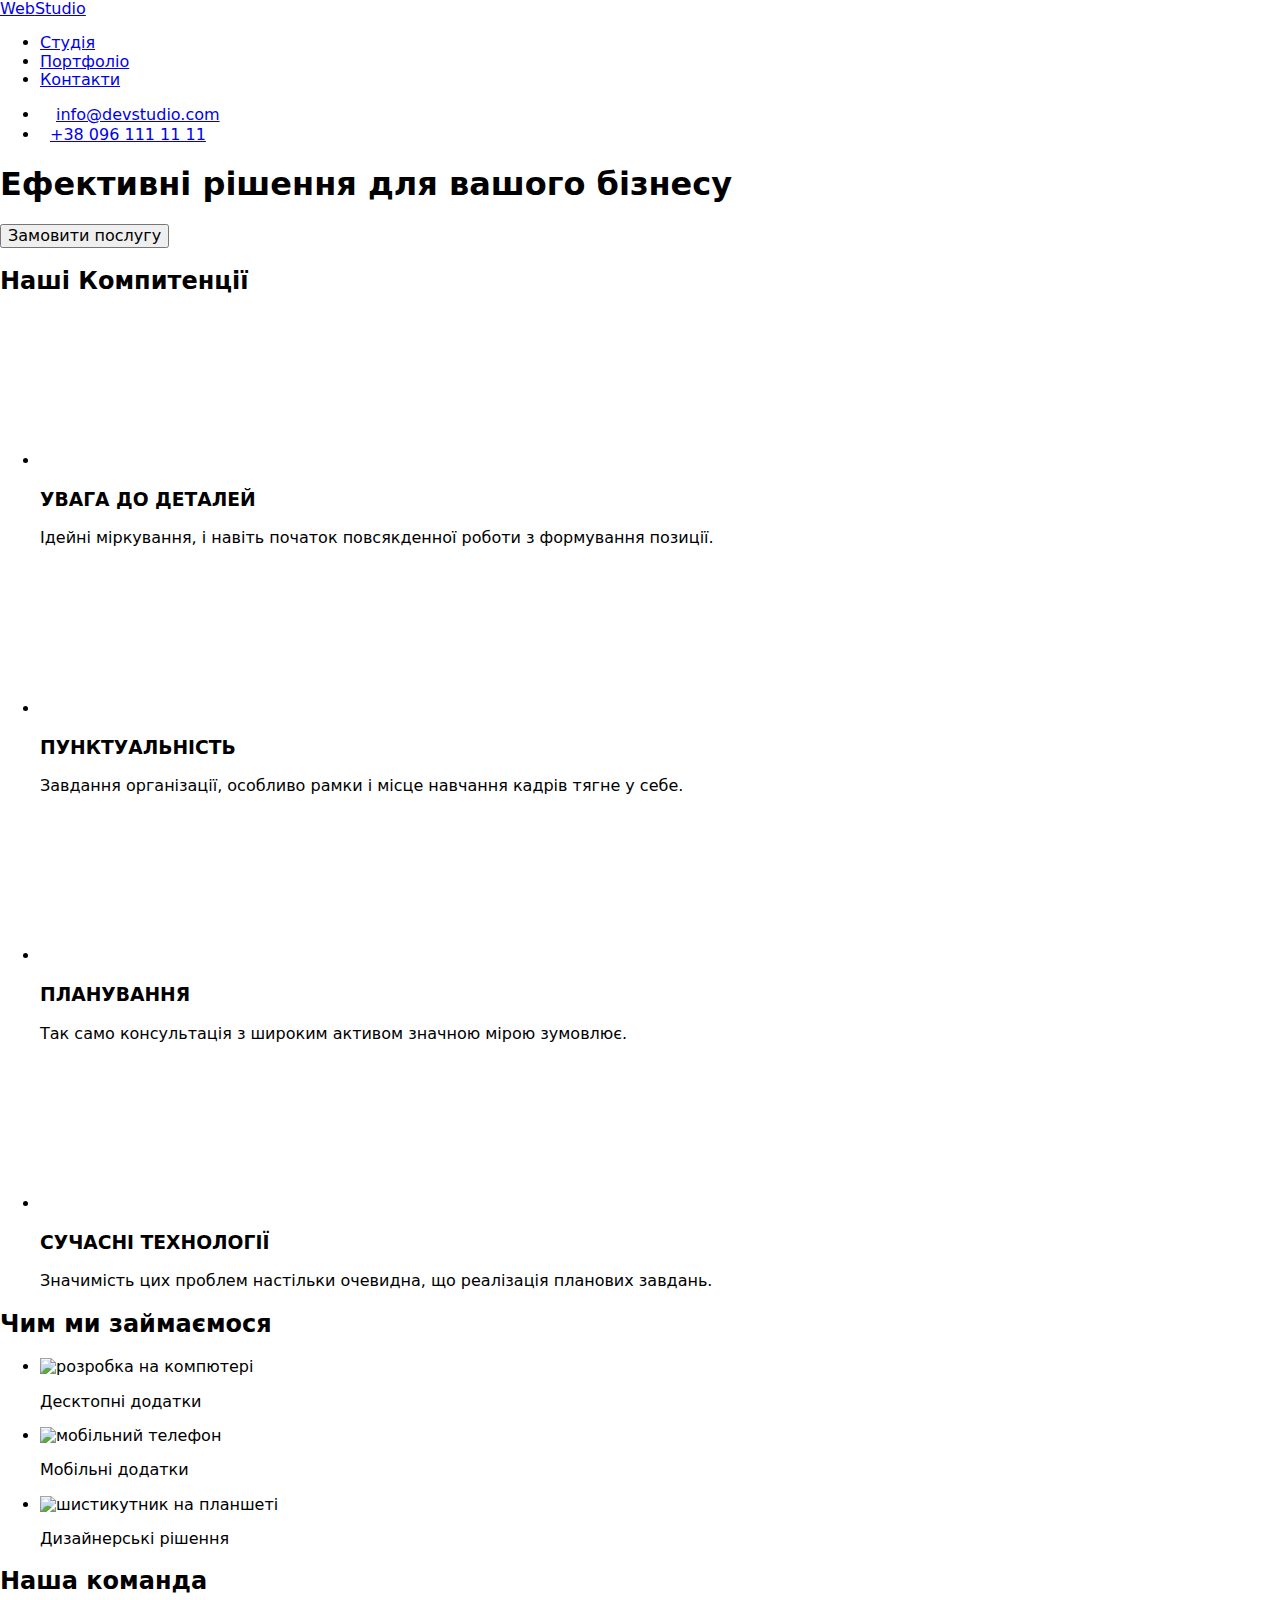
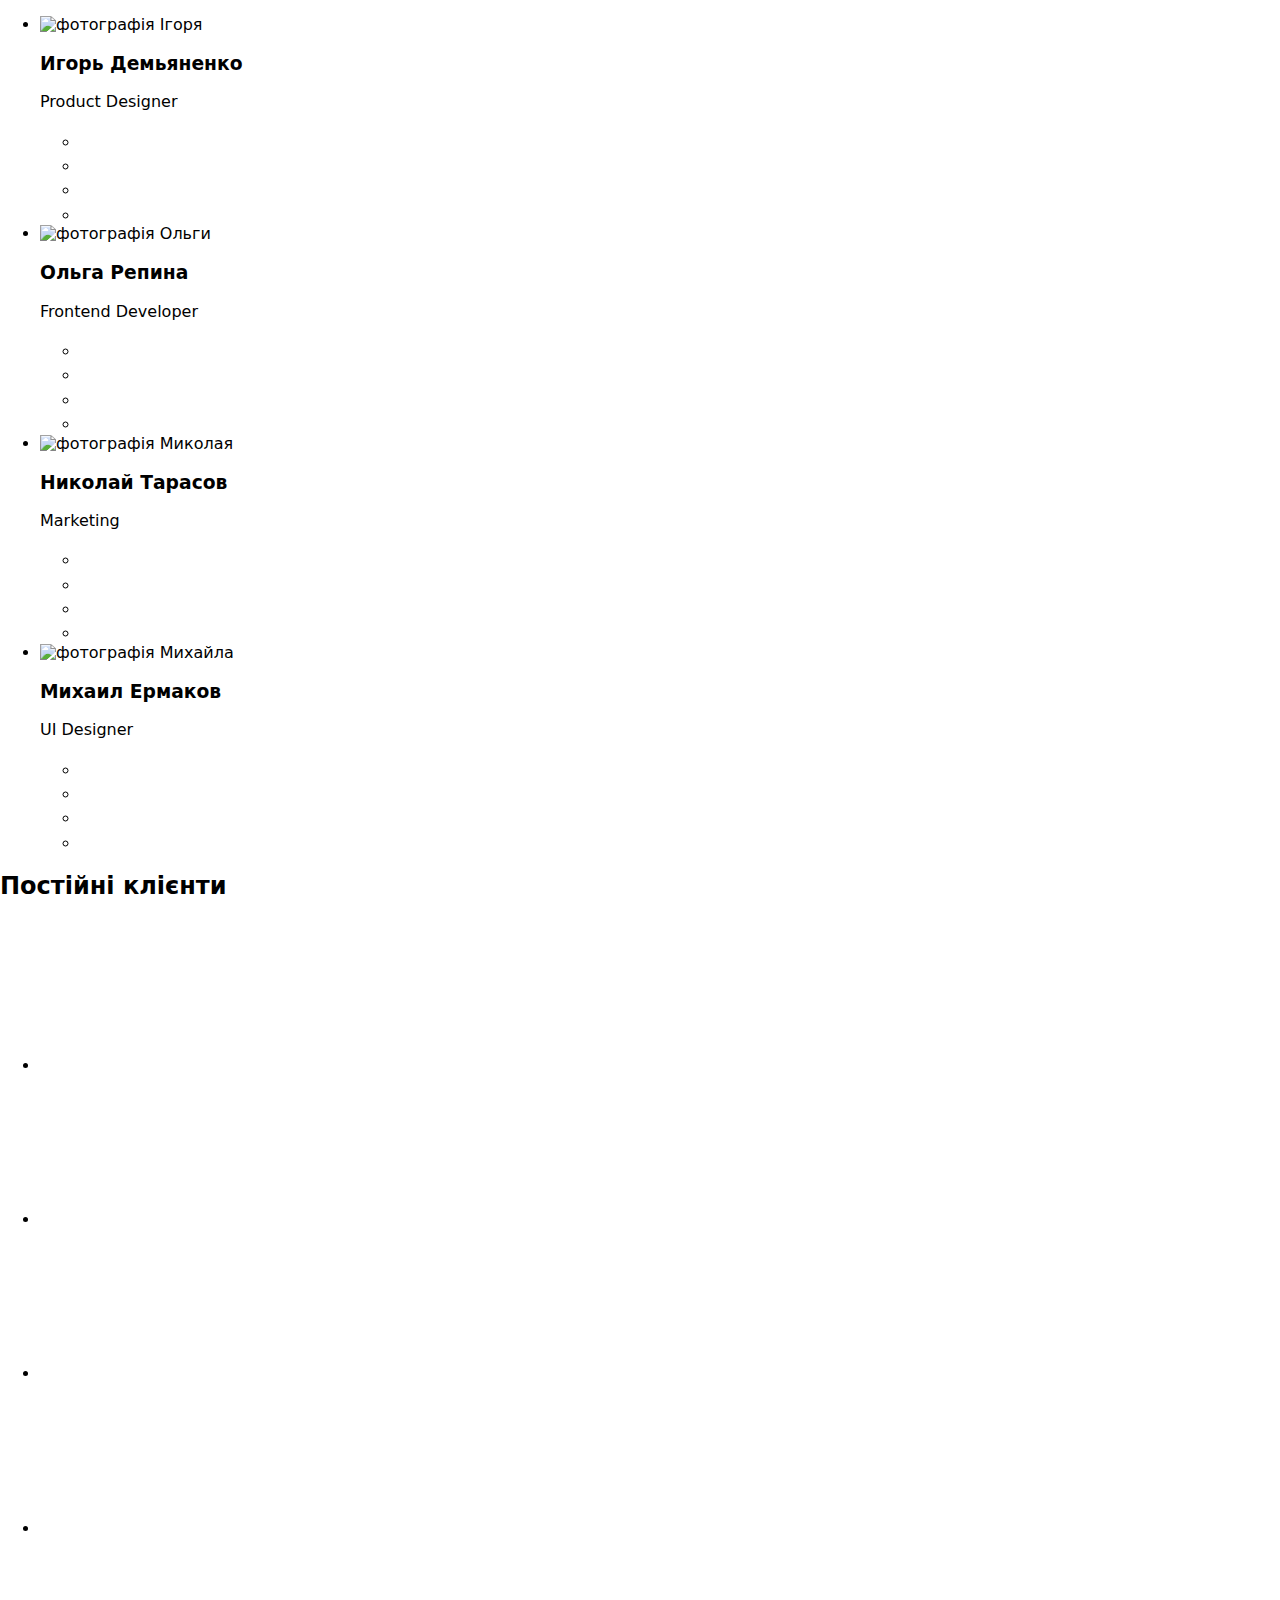
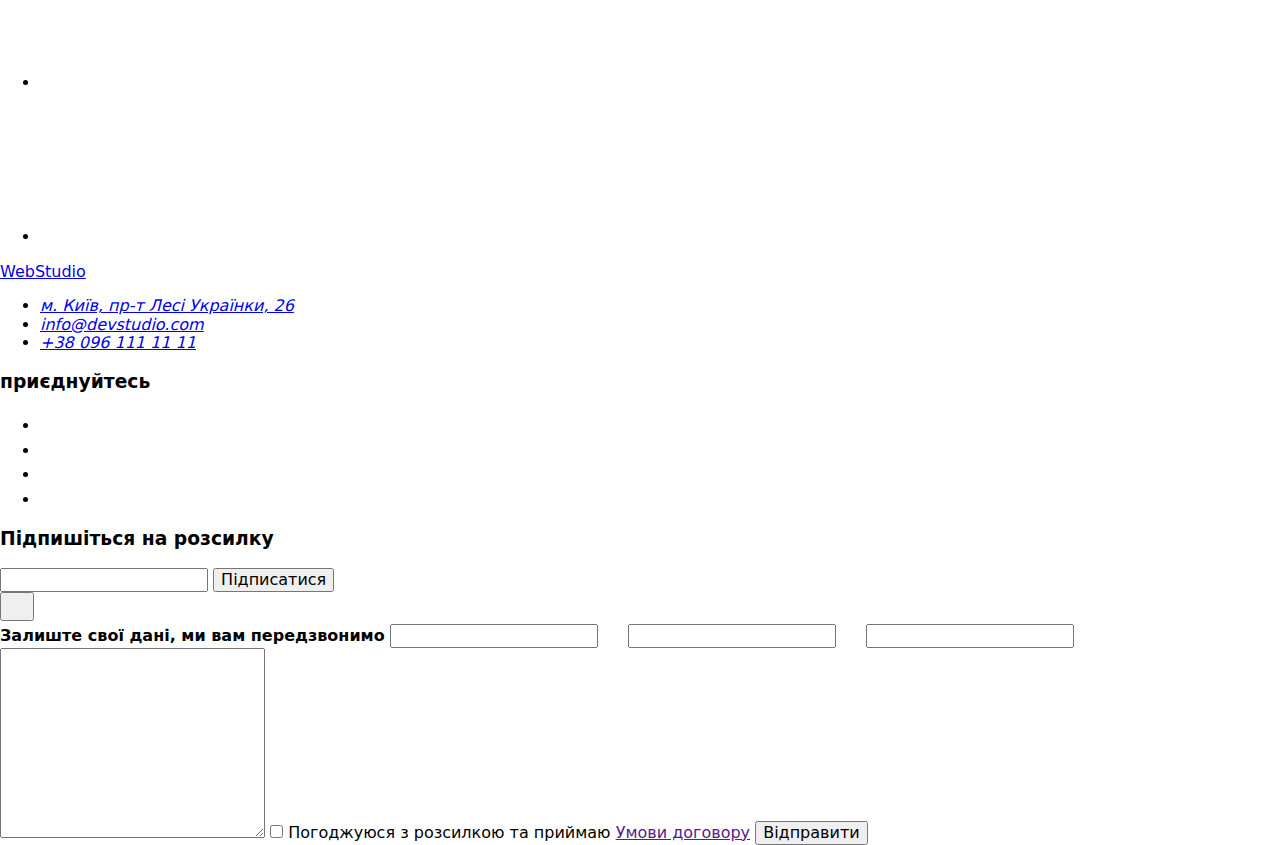
==== index.html @ f614408d "Create index.html" ====
<!DOCTYPE html>
<html lang="uk">
  <head>
    <meta charset="UTF-8" />
    <meta http-equiv="X-UA-Compatible" content="IE=edge" />
    <meta name="viewport" content="width=device-width, initial-scale=1.0" />
    <title>WebStudio</title>
    <link rel="preconnect" href="https://fonts.googleapis.com" />
    <link rel="preconnect" href="https://fonts.gstatic.com" crossorigin />
    <link
      href="https://fonts.googleapis.com/css2?family=Raleway:wght@700&family=Roboto:wght@400;500;700;900&display=swap"
      rel="stylesheet"
    />
    <link
      rel="stylesheet"
      href="https://cdnjs.cloudflare.com/ajax/libs/modern-normalize/1.1.0/modern-normalize.min.css"
    />
    <link rel="stylesheet" href="./css/styles.css" />
  </head>

  <body>
    <!-- HEADER -->
    <header class="header">
      <div class="container header-container">
        <a class="logo" href="./index.html">Web<span class="logo-acent">Studio</span></a>
        <nav class="site-nav">
          <ul class="site-nav-list list">
            <li class="list-item"><a class="link current" href="./index.html">Студія</a></li>
            <li class="list-item"><a class="link" href="./portfolio.html">Портфоліо</a></li>
            <li class="list-item"><a class="link" href="/">Контакти</a></li>
          </ul>
        </nav>
        <ul class="contact-list list">
          <li class="list-item">
            <a class="link" href="mailto:info@devstudio.com">
              <svg class="contact-icon" width="16" height="12"><use href="./image/icons.svg#icon-envelope"></use></svg>info@devstudio.com</a>
          </li>
          <li class="list-item">
            <a class="link" href="tel:+38-096-111-11-11">
              <svg class="contact-icon" width="10" height="16"><use href="./image/icons.svg#icon-smartphone"></use></svg>+38 096 111 11 11</a>
          </li>
        </ul>
      </div>
    </header>
    <main>
      <!-- Hero section -->
      <section class="hero">
        <div class="container">
          <h1 class="hero-title">Ефективні рішення для вашого бізнесу</h1>
          <button class="hero-btn" data-modal-open type="button">Замовити послугу</button>
        </div>
      </section>
      <!-- Competence section -->
      <section class="competence">
        <div class="container">
          <h2 class="visually-hidden">Наші Компитенції</h2>
          <ul class="competence-list card list">
            <li class="competence-item">
              <div class="box">
                <svg class="competence-icon">
                  <use href="./image/icons.svg#icon-antenna"></use>
                </svg>
              </div>
              <h3 class="title">УВАГА ДО ДЕТАЛЕЙ</h3>
              <p class="competence-dsc">
                Ідейні міркування, і навіть початок повсякденної роботи з формування позиції.
              </p>
            </li>
            <li class="competence-item">
              <div class="box">
                <svg class="competence-icon">
                  <use href="./image/icons.svg#icon-clock"></use>
                </svg>
              </div>
              <h3 class="title">ПУНКТУАЛЬНІСТЬ</h3>
              <p class="competence-dsc">
                Завдання організації, особливо рамки і місце навчання кадрів тягне у себе.
              </p>
            </li>
            <li class="competence-item">
              <div class="box">
                <svg class="competence-icon">
                  <use href="./image/icons.svg#icon-diagram"></use>
                </svg>
              </div>
              <h3 class="title">ПЛАНУВАННЯ</h3>
              <p class="competence-dsc">
                Так само консультація з широким активом значною мірою зумовлює.
              </p>
            </li>
            <li class="competence-item">
              <div class="box">
                <svg class="competence-icon">
                  <use href="./image/icons.svg#icon-astronaut"></use>
                </svg>
              </div>
              <h3 class="title">СУЧАСНІ ТЕХНОЛОГІЇ</h3>
              <p class="competence-dsc">Значимість цих проблем настільки очевидна, що реалізація планових завдань.</p>
            </li>
          </ul>
        </div>
      </section>
      <!-- Work section -->
      <section class="work">
        <div class="container">
          <h2 class="section-title">Чим ми займаємося</h2>
          <ul class="work-list card list">
            <li class="work-item">
              <img class="work-img" src="./image/box-1.jpg" alt="розробка на компютері" width="370" />
              <div class="work-item-overlay">
                <p class="work-item-dsc">Десктопні додатки</p>
              </div>
            </li>
            <li class="work-item">
              <img class="work-img" src="./image/box-2.jpg" alt="мобільний телефон" width="370" />
              <div class="work-item-overlay">
                <p class="work-item-dsc">Мобільні додатки</p>
              </div>
            </li>
            <li class="work-item">
              <img class="work-img" src="./image/box-3.jpg" alt="шистикутник на планшеті" width="370" />
              <div class="work-item-overlay">
                <p class="work-item-dsc">Дизайнерські рішення</p>
              </div>
            </li>
          </ul>
        </div>
      </section>
      <!-- Team section -->
      <section class="team">
        <div class="container">
          <h2 class="section-title">Наша команда</h2>
          <ul class="team-list card list">
            <li class="team-item">
              <img class="team-img" src="./image/img-3.jpg" alt="фотографія Ігоря" width="270" />
              <div class="wrap">
                <h3 class="title">Игорь Демьяненко</h3>
                <p class="team-dsc" lang="en">Product Designer</p>
                <ul class="social list">
                  <li>
                    <a class="social-link" href="" target="_blank" rel="noopener noreferrer">
                      <svg class="social-icon" width="20" height="20"><use href="./image/icons.svg#icon-instagram"></use></svg></a>
                  </li>
                  <li>
                    <a class="social-link" href="" target="_blank" rel="noopener noreferrer">
                      <svg class="social-icon" width="20" height="20"><use href="./image/icons.svg#icon-twitter"></use></svg></a>
                  </li>
                  <li>
                    <a class="social-link" href="" target="_blank" rel="noopener noreferrer">
                      <svg class="social-icon" width="20" height="20"><use href="./image/icons.svg#icon-facebook"></use></svg></a>
                  </li>
                  <li>
                    <a class="social-link" href="" target="_blank" rel="noopener noreferrer">
                      <svg class="social-icon" width="20" height="20"><use href="./image/icons.svg#icon-linkedin"></use></svg></a>
                  </li>
                </ul>
              </div>
            </li>
            <li class="team-item">
              <img class="team-img" src="./image/img-2.jpg" alt="фотографія Ольги" width="270" />
              <div class="wrap">
                <h3 class="title">Ольга Репина</h3>
                <p class="team-dsc" lang="en">Frontend Developer</p>
                <ul class="social list">
                  <li>
                    <a class="social-link" href="" target="_blank" rel="noopener noreferrer">
                      <svg class="social-icon" width="20" height="20"><use href="./image/icons.svg#icon-instagram"></use></svg></a>
                  </li>
                  <li>
                    <a class="social-link" href="" target="_blank" rel="noopener noreferrer">
                      <svg class="social-icon" width="20" height="20"><use href="./image/icons.svg#icon-twitter"></use></svg></a>
                  </li>
                  <li>
                    <a class="social-link" href="" target="_blank" rel="noopener noreferrer">
                      <svg class="social-icon" width="20" height="20"><use href="./image/icons.svg#icon-facebook"></use></svg></a>
                  </li>
                  <li>
                    <a class="social-link" href="" target="_blank" rel="noopener noreferrer">
                      <svg class="social-icon" width="20" height="20"><use href="./image/icons.svg#icon-linkedin"></use></svg></a>
                  </li>
                </ul>
              </div>
            </li>
            <li class="team-item">
              <img class="team-img" src="./image/img-1.jpg" alt="фотографія Миколая" width="270" />
              <div class="wrap">
                <h3 class="title">Николай Тарасов</h3>
                <p class="team-dsc" lang="en">Marketing</p>
                <ul class="social list">
                  <li>
                    <a class="social-link" href="" target="_blank" rel="noopener noreferrer">
                      <svg class="social-icon" width="20" height="20"><use href="./image/icons.svg#icon-instagram"></use></svg></a>
                  </li>
                  <li>
                    <a class="social-link" href="" target="_blank" rel="noopener noreferrer">
                      <svg class="social-icon" width="20" height="20"><use href="./image/icons.svg#icon-twitter"></use></svg></a>
                  </li>
                  <li>
                    <a class="social-link" href="" target="_blank" rel="noopener noreferrer">
                      <svg class="social-icon" width="20" height="20"><use href="./image/icons.svg#icon-facebook"></use></svg></a>
                  </li>
                  <li>
                    <a class="social-link" href="" target="_blank" rel="noopener noreferrer">
                      <svg class="social-icon" width="20" height="20"><use href="./image/icons.svg#icon-linkedin"></use></svg></a>
                  </li>
                </ul>
              </div>
            </li>
            <li class="team-item">
              <img class="team-img" src="./image/img.jpg" alt="фотографія Михайла" width="270" />
              <div class="wrap">
                <h3 class="title">Михаил Ермаков</h3>
                <p class="team-dsc" lang="en">UI Designer</p>
                <ul class="social list">
                  <li>
                    <a class="social-link" href="" target="_blank" rel="noopener noreferrer">
                      <svg class="social-icon" width="20" height="20"><use href="./image/icons.svg#icon-instagram"></use></svg></a>
                  </li>
                  <li>
                    <a class="social-link" href="" target="_blank" rel="noopener noreferrer">
                      <svg class="social-icon" width="20" height="20"><use href="./image/icons.svg#icon-twitter"></use></svg></a>
                  </li>
                  <li>
                    <a class="social-link" href="" target="_blank" rel="noopener noreferrer">
                      <svg class="social-icon" width="20" height="20"><use href="./image/icons.svg#icon-facebook"></use></svg></a>
                  </li>
                  <li>
                    <a class="social-link" href="" target="_blank" rel="noopener noreferrer">
                      <svg class="social-icon" width="20" height="20"><use href="./image/icons.svg#icon-linkedin"></use></svg></a>
                  </li>
                </ul>
              </div>
            </li>
          </ul>
        </div>
      </section>
      <section class="client">
        <div class="container">
          <h2 class="section-title">Постійні клієнти</h2>
          <ul class="client-list list">
            <li class="client-item">
              <a class="client-link" href="" target="_blank" rel="noopener noreferrer">
                <svg class="client-icon"><use href="./image/icons.svg#icon-logo-1"></use></svg></a>
            </li>
            <li class="client-item">
              <a class="client-link" href="" target="_blank" rel="noopener noreferrer">
                <svg class="client-icon"><use href="./image/icons.svg#icon-logo-2"></use></svg></a>
            </li>
            <li class="client-item">
              <a class="client-link" href="" target="_blank" rel="noopener noreferrer">
                <svg class="client-icon"><use href="./image/icons.svg#icon-logo-3"></use></svg></a>
            </li>
            <li class="client-item">
              <a class="client-link" href="" target="_blank" rel="noopener noreferrer">
                <svg class="client-icon"><use href="./image/icons.svg#icon-logo-4"></use></svg ></a>
            </li>
            <li class="client-item">
              <a class="client-link" href="" target="_blank" rel="noopener noreferrer">
                <svg class="client-icon"><use href="./image/icons.svg#icon-logo-5"></use></svg ></a>
            </li>
            <li class="client-item">
              <a class="client-link" href="" target="_blank" rel="noopener noreferrer">
                <svg class="client-icon"><use href="./image/icons.svg#icon-logo-6"></use></svg></a>
            </li>
          </ul>
        </div>
      </section>
    </main>
    <!-- Footer section -->
    <footer class="footer">
      <div class="container footer-container">
        <div class="address-content">
        <a class="logo" href="./index.html">Web<span class="logo-acent">Studio</span></a>
        <address class="address">
          <ul class="address-list list">
            <li class="addres-item">
              <a
                class="address-link white"
                target="_blank"
                href="https://goo.gl/maps/YeNabfr8arw7dKwr5"
                rel="noopener noreferrer"
              >
                м. Київ, пр-т Лесі Українки, 26</a
              >
            </li>
            <li class="addres-item">
              <a class="address-link" href="mailto:info@devstudio.com">info@devstudio.com</a>
            </li>
            <li class="addres-item">
              <a class="address-link" href="tel:+38-096-111-11-11">+38 096 111 11 11</a>
            </li>
          </ul>
          </div>
        </address>
        <div class="contact">
          <h3 class="title">приєднуйтесь</h3>
          <ul class="social list">
            <li>
              <a class="social-link" href="" href="" target="_blank" rel="noopener noreferrer">
                <svg class="social-icon" width="20" height="20"><use href="./image/icons.svg#icon-instagram"></use></svg></a>
            </li>
            <li>
              <a class="social-link" href="" href="" target="_blank" rel="noopener noreferrer">
                <svg class="social-icon" width="20" height="20"><use href="./image/icons.svg#icon-twitter"></use></svg></a>
            </li>
            <li>
              <a class="social-link" href="" href="" target="_blank" rel="noopener noreferrer">
                <svg class="social-icon" width="20" height="20"><use href="./image/icons.svg#icon-facebook"></use></svg></a>
            </li>
            <li>
              <a class="social-link" href="" href="" target="_blank" rel="noopener noreferrer">
                <svg class="social-icon" width="20" height="20"><use href="./image/icons.svg#icon-linkedin"></use></svg></a>
            </li>
          </ul>
        </div>
        <div>
          <h3>Підпишіться на розсилку</h3>
          <input type="email">
          <button type="submit">Підписатися</button>
        </div>
      </div>
    </footer>
    <!-- Modal window -->
    <div class="backdrop is-hidden" data-modal>
      <div class="modal" >
        <button class="modal-btn" data-modal-close type="button"> <svg class="modal-icon" width="18" height="18">
          <use href="./image/icons.svg#icon-close-black-18dp-2-1"></use>
        </svg></button>
        <form class="modal-form">
          <strong class="modal-form-title">Залиште свої дані, ми вам передзвонимо</strong>
          <label for="">
            <span></span>
            <input type="text">
            <svg class="modal-form-icon" width="20" height="20">
              <use href="./image/icons.svg#icon-vector"></use>
            </svg>
          </label>
          <label for="">
            <span></span>
            <input type="tel">
            <svg class="modal-form-icon" width="20" height="20">
              <use href="./image/icons.svg#icon-phone-black-18dp-1"></use>
            </svg>
          </label>
          <label for="">
            <span></span>
            <input type="email">
            <svg class="modal-form-icon" width="20" height="20">
              <use href="./image/icons.svg#icon-email-black-18dp-1"></use>
            </svg>
          </label>
          <label for="">
            <span></span>
            <textarea name="" id="" cols="30" rows="10"></textarea>
          </label>
          <label>
            <input type="checkbox" name="" id="" />
            <span>Погоджуюся з розсилкою та приймаю <a href="">Умови договору</a></span>
          </label>
          <button type="submit">Відправити</button>
        </form>
      </div>
    </div>
    <script src="./modal.js"></script>
  </body>
</html>
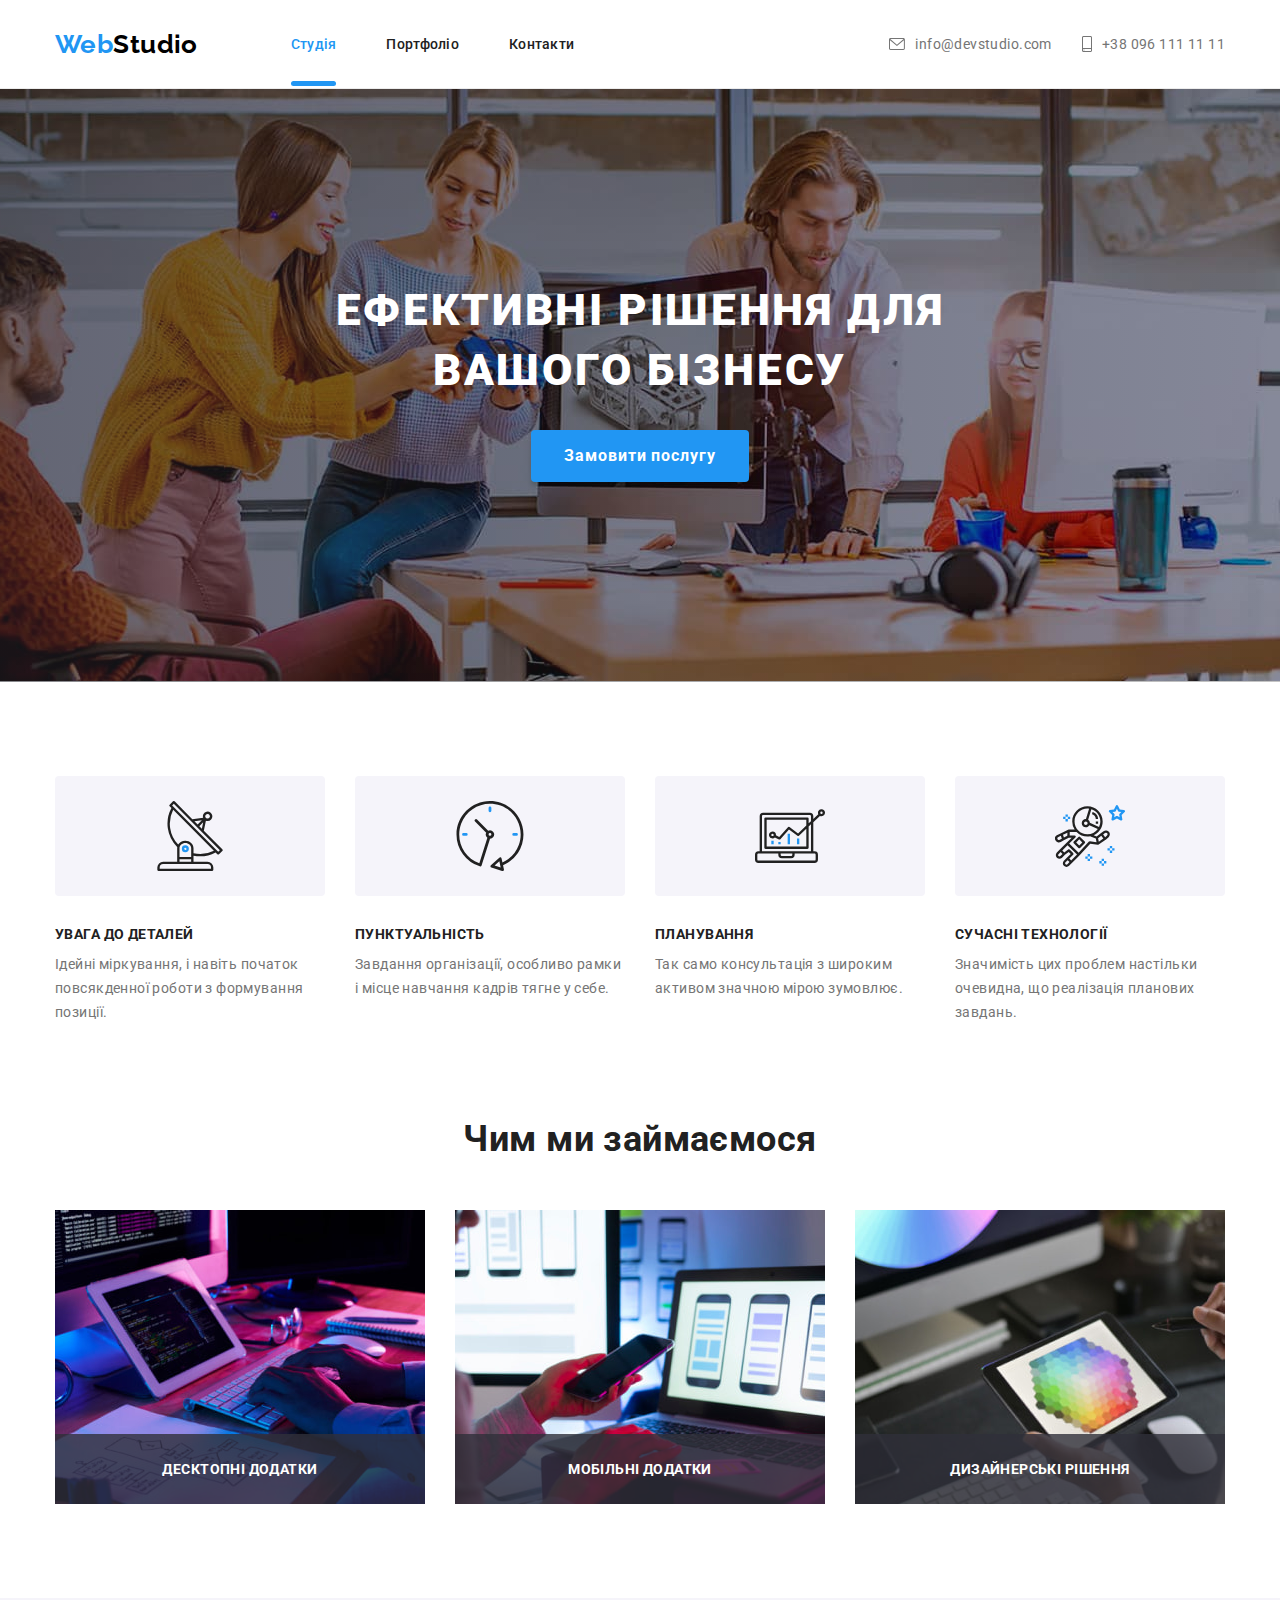
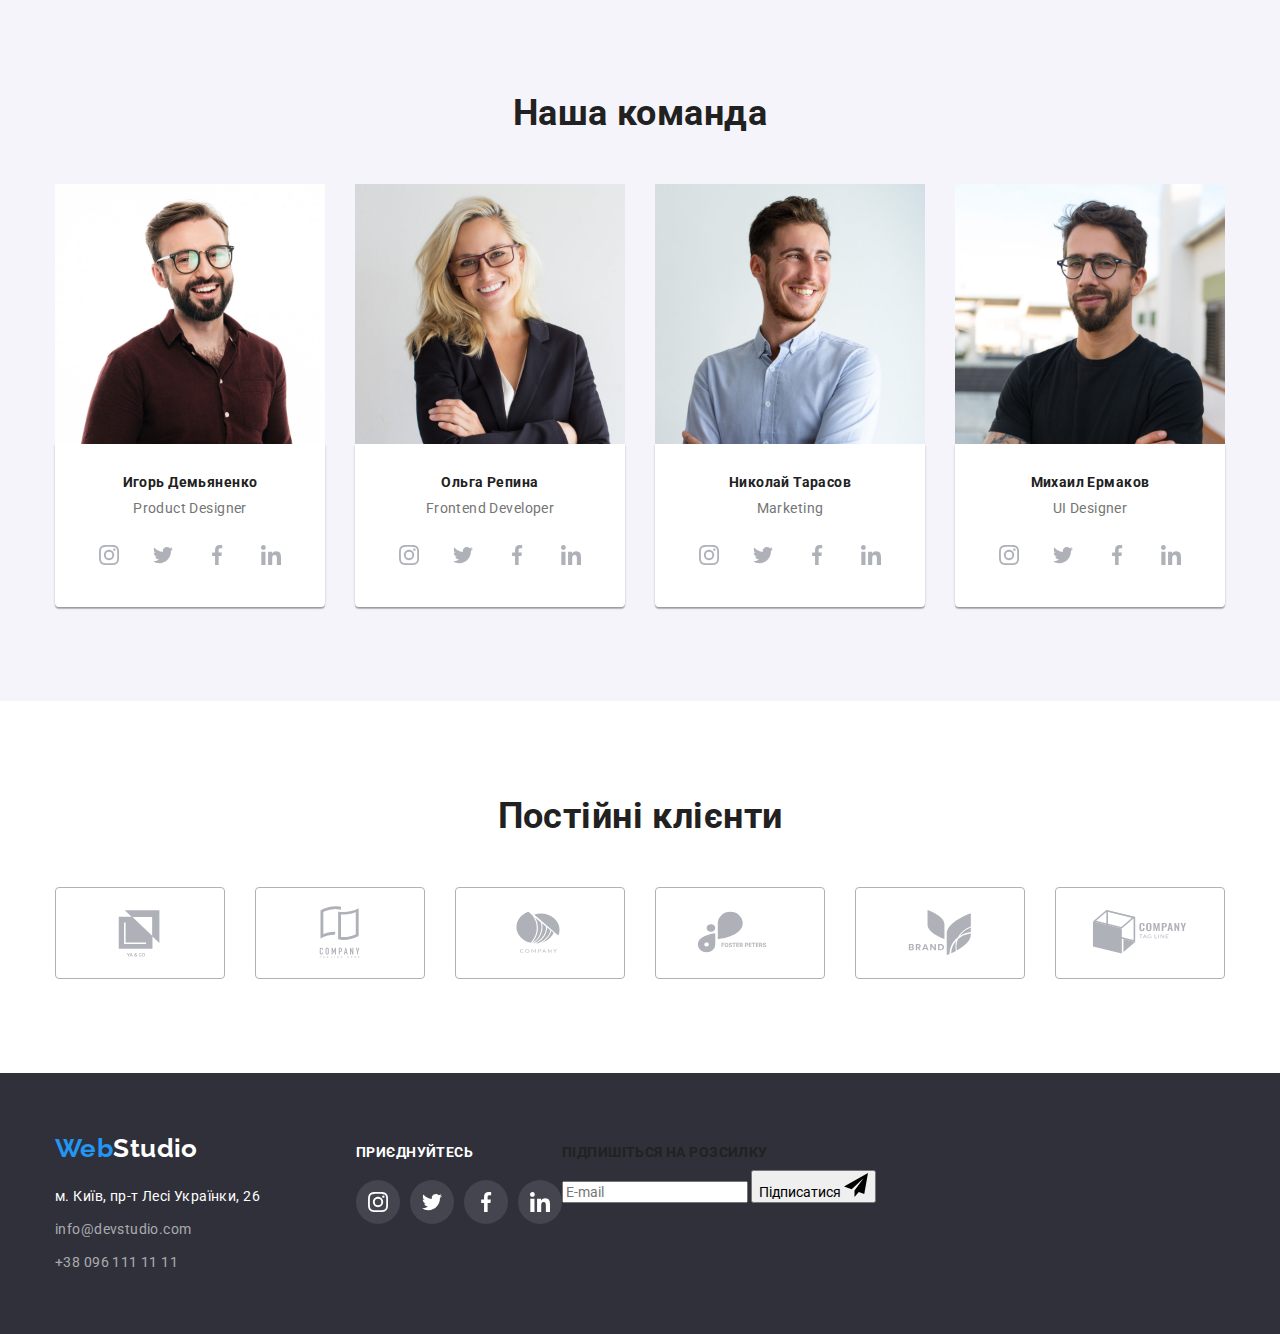
==== commit 5b14ee21: "Update index.html" ====
--- a/index.html
+++ b/index.html
@@ -313,10 +313,14 @@
             </li>
           </ul>
         </div>
-        <div>
-          <h3>Підпишіться на розсилку</h3>
-          <input type="email">
-          <button type="submit">Підписатися</button>
+        <div class="subscribe">
+          <h3 class="title">Підпишіться на розсилку</h3>
+          <input class="subscribe-input" type="email" name="email" placeholder="E-mail">
+          <button class="subscribe-btn" type="submit">Підписатися
+            <svg class="subscribe-icon" width="24" height="24">
+              <use href="./image/icons.svg#icon-icon-send"></use>
+            </svg>
+          </button>
         </div>
       </div>
     </footer>
@@ -326,38 +330,44 @@
         <button class="modal-btn" data-modal-close type="button"> <svg class="modal-icon" width="18" height="18">
           <use href="./image/icons.svg#icon-close-black-18dp-2-1"></use>
         </svg></button>
-        <form class="modal-form">
-          <strong class="modal-form-title">Залиште свої дані, ми вам передзвонимо</strong>
-          <label for="">
-            <span></span>
-            <input type="text">
-            <svg class="modal-form-icon" width="20" height="20">
+        <form class="form">
+          <strong class="form-title">Залиште свої дані, ми вам передзвонимо</strong>
+          <div class="form-group" role="group">
+          <label class="form-wrap">
+            <span class="form-label">Ім'я</span>
+            <input class="form-input" type="text" name="username">
+            <svg class="modal-form-icon" width="17" height="17">
               <use href="./image/icons.svg#icon-vector"></use>
             </svg>
           </label>
-          <label for="">
-            <span></span>
-            <input type="tel">
-            <svg class="modal-form-icon" width="20" height="20">
+          <label class="form-wrap">
+            <span class="form-label">Телефон</span>
+            <input class="form-input" type="tel" name="telefon">
+            <svg class="modal-form-icon" width="18" height="18">
               <use href="./image/icons.svg#icon-phone-black-18dp-1"></use>
             </svg>
           </label>
-          <label for="">
-            <span></span>
-            <input type="email">
-            <svg class="modal-form-icon" width="20" height="20">
+          <label class="form-wrap">
+            <span class="form-label">Пошта</span>
+            <input class="form-input" type="email" name="email">
+            <svg class="modal-form-icon" width="18" height="18">
               <use href="./image/icons.svg#icon-email-black-18dp-1"></use>
             </svg>
           </label>
-          <label for="">
-            <span></span>
-            <textarea name="" id="" cols="30" rows="10"></textarea>
-          </label>
-          <label>
-            <input type="checkbox" name="" id="" />
-            <span>Погоджуюся з розсилкою та приймаю <a href="">Умови договору</a></span>
-          </label>
-          <button type="submit">Відправити</button>
+          <label class="form-wrap">
+            <span class="form-label">Коментар</span>
+            <textarea class="form-input"  cols="30" rows="10" placeholder="Введіть текст"></textarea>
+          </label>
+          </div>
+          <label class="form-agreement">
+            <input class="agreement-checkbox visually-hidden" type="checkbox" name="agreement"/>
+            <svg class="agreement-icon" width="16" height="15">
+              <use class="agreement-icon-uncheck" href="./image/icons.svg#icon-icon"></use>
+              <use class="agreement-icon-check" href="./image/icons.svg#icon-icon-check"></use>
+            </svg>
+            <span class="form-label-agreement">Погоджуюся з розсилкою та приймаю <a class="agreement-link" href="">Умови договору</a></span>
+          </label>
+          <button class="form-btn" type="submit">Відправити</button>
         </form>
       </div>
     </div>
--- a/css/styles.css
+++ b/css/styles.css
@@ -0,0 +1,556 @@
+:root {
+  /* text color */
+  --text-color-title: #212121;
+  --text-color: #757575;
+  --acent: #2196f3;
+  --black-acent: #000000;
+  --adress-color: #ffffff99;
+  --white: #ffffff;
+  /* background color */
+  --backg-dark: #2f303a;
+  --backg-grey: #f5f4fa;
+  --backg-hero: #c4c4c4;
+  /* font style */
+  --main-font: 'Roboto', sans-serif;
+  --secnd-font: 'Raleway', sans-serif;
+  /* other */
+  --indent: 30px;
+  --time: 250ms cubic-bezier(0.4, 0, 0.2, 1);
+}
+/* reset style */
+h1,
+h2,
+h3,
+h4,
+h5,
+h6,
+p {
+  margin: 0;
+}
+.list {
+  margin: 0;
+  padding: 0;
+  list-style: none;
+}
+a {
+  text-decoration: none;
+  color: currentColor;
+}
+img {
+  display: block;
+}
+/* base style */
+.container {
+  width: 1200px;
+  margin-left: auto;
+  margin-right: auto;
+  padding-left: 15px;
+  padding-right: 15px;
+}
+body {
+  padding-top: 80px;
+  color: var(--text-color);
+  font-family: var(--main-font);
+  font-weight: 400;
+  font-size: 14px;
+  line-height: calc(24 / 14);
+  letter-spacing: 0.03em;
+}
+.no-scroll {
+  overflow: hidden;
+}
+.section-title,
+.title {
+  color: var(--text-color-title);
+}
+/* cards set */
+
+.card {
+  display: flex;
+  gap: var(--indent);
+  flex-wrap: wrap;
+}
+
+/* header style */
+.header {
+  position: fixed;
+  top: 0;
+  left: 0;
+  width: 100%;
+  z-index: 1000;
+  background-color: var(--white);
+  border-bottom: 1px solid #ececec;
+}
+.header-container {
+  display: flex;
+  align-items: center;
+}
+.logo {
+  margin-right: 93px;
+  font-family: 'Raleway';
+  font-style: normal;
+  font-weight: 700;
+  font-size: 26px;
+  line-height: calc(31 / 26);
+  color: var(--acent);
+}
+
+.logo span {
+  color: var(--black-acent);
+}
+
+.site-nav-list {
+  display: flex;
+  gap: 50px;
+  font-weight: 500;
+  font-size: 14px;
+  line-height: calc(16 / 14);
+  letter-spacing: 0.02em;
+  color: var(--text-color-title);
+}
+.contact-list {
+  display: flex;
+  align-items: center;
+  margin-left: auto;
+  gap: 30px;
+}
+
+.site-nav .link,
+.contact-list .link {
+  display: inline-flex;
+  align-items: center;
+  padding: 32px 0;
+  transition: color var(--time);
+}
+.contact-list .link:hover,
+.contact-list .link:focus,
+.site-nav .link:hover,
+.site-nav .link:focus {
+  color: var(--acent);
+}
+.site-nav .link.current {
+  position: relative;
+  color: var(--acent);
+}
+.link.current:after {
+  content: '';
+  position: absolute;
+  bottom: -2px;
+  left: 0;
+  display: block;
+  width: 100%;
+  height: 5px;
+  border-radius: 3px;
+  background-color: var(--acent);
+}
+.contact-icon {
+  fill: currentColor;
+  margin-right: 10px;
+}
+
+/* hero style */
+.hero {
+  max-width: 1600px;
+  margin-left: auto;
+  margin-right: auto;
+  padding-top: 200px;
+  padding-bottom: 200px;
+  text-align: center;
+  background-color: var(--backg-hero);
+  background-image: linear-gradient(to right, rgba(47, 48, 58, 0.4), transparent), url(../image/Imghero.jpg);
+  background-position: center;
+  background-repeat: no-repeat;
+}
+.hero-title {
+  max-width: 695px;
+  margin: 0 auto;
+  margin-bottom: 30px;
+  font-weight: 900;
+  font-size: 44px;
+  line-height: calc(60 / 44);
+  letter-spacing: 0.06em;
+  text-transform: uppercase;
+  color: var(--white);
+}
+.hero-btn {
+  min-width: 200px;
+  min-height: 50px;
+  padding: 10px 32px;
+  border: 1px solid transparent;
+  border-radius: 4px;
+  font-family: inherit;
+  font-weight: 700;
+  font-size: 16px;
+  line-height: calc(30 / 16);
+  letter-spacing: 0.06em;
+  color: var(--white);
+  background-color: var(--acent);
+  cursor: pointer;
+  box-shadow: 0px 4px 4px rgba(0, 0, 0, 0.15);
+  transition: color var(--time), background-color var(--time);
+}
+/* .hero-btn:hover,
+.hero-btn:focus {
+  color: var(--acent);
+  background-color: var(--white);
+} */
+
+/* competence section style */
+.competence {
+  padding-top: 94px;
+  padding-bottom: 94px;
+}
+.visually-hidden {
+  position: absolute;
+  width: 1px;
+  height: 1px;
+  margin: -1px;
+  border: 0;
+  padding: 0;
+
+  white-space: nowrap;
+  clip-path: inset(100%);
+  clip: rect(0 0 0 0);
+  overflow: hidden;
+}
+.title {
+  margin-bottom: 10px;
+  font-weight: 700;
+  font-size: 14px;
+  line-height: calc(16 / 14);
+  text-transform: uppercase;
+}
+.work {
+  padding-bottom: 94px;
+}
+.section-title {
+  text-align: center;
+  margin-bottom: 50px;
+  font-weight: 700;
+  font-size: 36px;
+  line-height: calc(42 / 36);
+}
+.competence-list {
+  flex-wrap: nowrap;
+  padding-bottom: 0;
+}
+.competence-item {
+  flex-basis: calc((100% - var(--indent) * 3) / 4);
+}
+.box {
+  display: flex;
+  align-items: center;
+  justify-content: center;
+  width: 270px;
+  height: 120px;
+  margin-bottom: 30px;
+  background-color: var(--backg-grey);
+  border-radius: 4px;
+}
+.competence-icon {
+  width: 70px;
+  height: 70px;
+}
+
+.work-item {
+  position: relative;
+  flex-basis: calc((100% - var(--indent) * 2) / 3);
+}
+.work-item-overlay {
+  position: absolute;
+  bottom: 0;
+  width: 370px;
+  height: 70px;
+  background-color: rgba(47, 48, 58, 0.8);
+}
+.work-item-dsc {
+  padding: 27px;
+  font-weight: 700;
+  font-size: 14px;
+  line-height: calc(16 / 14);
+  text-align: center;
+  letter-spacing: 0.03em;
+  text-transform: uppercase;
+  color: var(--white);
+}
+
+/* team style */
+.team {
+  padding-top: 94px;
+  padding-bottom: 94px;
+}
+.team-dsc {
+  margin-bottom: 16px;
+}
+.social {
+  display: flex;
+  align-items: center;
+  justify-content: center;
+  gap: 10px;
+}
+.social-link {
+  display: flex;
+  align-items: center;
+  justify-content: center;
+  width: 44px;
+  height: 44px;
+  border-radius: 50%;
+  color: #afb1b8;
+  transition: color var(--time), background-color var(--time);
+}
+.social-link:hover,
+.social-link:focus {
+  color: var(--white);
+  background-color: var(--acent);
+}
+.social-icon {
+  fill: currentColor;
+}
+.wrap {
+  padding-top: 30px;
+  padding-bottom: 30px;
+  padding-left: 5px;
+  padding-right: 5px;
+  text-align: center;
+  box-shadow: 0px 1px 3px rgba(0, 0, 0, 0.12), 0px 1px 1px rgba(0, 0, 0, 0.14), 0px 2px 1px rgba(0, 0, 0, 0.2);
+  border-radius: 0px 0px 4px 4px;
+}
+.wrap h3 {
+  text-transform: capitalize;
+}
+.team {
+  background-color: var(--backg-grey);
+}
+.team-item {
+  flex-basis: calc((100% - var(--indent) * 3) / 4);
+  line-height: calc(19 / 16);
+  background-color: var(--white);
+}
+/* client style */
+.client {
+  padding-top: 94px;
+  padding-bottom: 94px;
+}
+.client-list {
+  display: flex;
+  gap: var(--indent);
+}
+.client-link {
+  display: flex;
+  align-items: center;
+  justify-content: center;
+  width: 170px;
+  height: 92px;
+  border: 1px solid #afb1b8;
+  border-radius: 4px;
+  color: #afb1b8;
+  transition: color var(--time), border-color var(--time);
+}
+.client-link:hover,
+.client-link:focus {
+  color: var(--acent);
+  border-color: var(--acent);
+}
+.client-icon {
+  fill: currentColor;
+  width: 106px;
+  height: 60px;
+}
+/* footer style */
+.footer {
+  padding-top: 60px;
+  padding-bottom: 60px;
+  background-color: var(--backg-dark);
+}
+.footer-container {
+  display: flex;
+  align-items: baseline;
+}
+.address-content {
+  margin-right: 70px;
+}
+.address-content .logo {
+  display: inline-block;
+  margin-right: 0;
+  margin-bottom: 20px;
+}
+
+.footer span {
+  color: var(--white);
+}
+.address-list {
+  width: 231px;
+}
+.addres-item:not(:last-child) {
+  margin-bottom: 9px;
+}
+
+.address-link {
+  font-style: normal;
+  color: var(--adress-color);
+  transition: color var(--time);
+}
+.address-list .white {
+  color: var(--white);
+}
+.address-link:hover,
+.address-link:focus {
+  color: var(--acent);
+}
+
+.contact .title {
+  margin-bottom: 20px;
+  color: var(--white);
+}
+.contact .social-link {
+  color: var(--white);
+  background-color: rgba(255, 255, 255, 0.1);
+  transition: background-color var(--time);
+}
+.contact .social-link:hover,
+.contact .social-link:focus {
+  background-color: var(--acent);
+}
+
+/* style portfolio page*/
+.main {
+  padding-top: 94px;
+  padding-bottom: 94px;
+}
+.filter-list {
+  display: flex;
+  margin-bottom: 50px;
+  justify-content: center;
+  gap: 8px;
+}
+.filter-btn {
+  padding: 6px 22px;
+  border-radius: 4px;
+  border: 1px solid transparent;
+  font-family: inherit;
+  font-weight: 500;
+  font-size: 16px;
+  line-height: calc(26 / 16);
+  letter-spacing: 0.03em;
+  color: var(--text-color-title);
+  background-color: var(--backg-grey);
+  cursor: pointer;
+  transition: color var(--time), box-shadow var(--time), background-color var(--time);
+}
+.filter-btn:hover,
+.filter-btn:focus {
+  color: var(--white);
+  background-color: var(--acent);
+  box-shadow: 0px 1px 1px rgba(0, 0, 0, 0.12), 0px 4px 4px rgba(0, 0, 0, 0.06), 1px 4px 6px rgba(0, 0, 0, 0.16);
+}
+/* style portfolio card */
+.portfolio-item {
+  flex-basis: calc((100% - var(--indent) * 2) / 3);
+}
+.portfolio-item .section-title {
+  font-weight: 700;
+  font-size: 18px;
+  line-height: calc(36 / 18);
+  letter-spacing: 0.06em;
+}
+.portf-dsc {
+  font-size: 16px;
+  line-height: calc(30 / 16);
+}
+.portf-overlay {
+  position: absolute;
+  top: 0;
+  left: 0;
+  transform: translateY(100%);
+  width: 100%;
+  height: 100%;
+  background-color: rgba(33, 150, 243, 0.9);
+  transition: transform var(--time);
+}
+.portfolio-link:hover .portf-overlay {
+  transform: translateY(0);
+}
+.portf-overlay-dsc {
+  padding: 63px 24px;
+  font-weight: 400;
+  font-size: 18px;
+  line-height: calc(28 / 18);
+  letter-spacing: 0.03em;
+  color: var(--white);
+  text-align: center;
+  user-select: none;
+}
+.img-wrap {
+  position: relative;
+  overflow: hidden;
+}
+
+.portf-wrap {
+  padding-top: 20px;
+  padding-bottom: 20px;
+  padding-left: 24px;
+  padding-right: 24px;
+  text-align: start;
+  border: 1px solid #eeeeee;
+  border-top: none;
+}
+.portf-wrap .section-title {
+  padding-top: 0;
+  margin-bottom: 4px;
+  text-align: left;
+}
+
+.portfolio-link {
+  display: inline-block;
+  transition: box-shadow var(--time);
+}
+.portfolio-link:hover,
+.portfolio-link:focus {
+  box-shadow: 0px 1px 1px rgba(0, 0, 0, 0.12), 0px 4px 4px rgba(0, 0, 0, 0.06), 1px 4px 6px rgba(0, 0, 0, 0.16);
+}
+/* Modal window */
+.backdrop {
+  position: fixed;
+  top: 0;
+  left: 0;
+  width: 100%;
+  height: 100%;
+  background-color: rgba(0, 0, 0, 0.2);
+  transition: opacity 400ms ease-out, visibility 600ms ease-out;
+}
+.backdrop.is-hidden {
+  opacity: 0;
+  visibility: hidden;
+  pointer-events: none;
+}
+.modal {
+  position: absolute;
+  top: 50%;
+  left: 50%;
+  transform: translate(-50%, -50%);
+  width: 528px;
+  height: 581px;
+  border-radius: 4px;
+  background-color: var(--white);
+  opacity: 1;
+  transition: transform 400ms ease-in 200ms, opacity 400ms ease-in 200ms;
+}
+.backdrop.is-hidden .modal {
+  opacity: 0;
+  transform: translate(-50%, -50%) scale(0.3);
+}
+.modal-btn {
+  position: absolute;
+  top: 8px;
+  right: 8px;
+  display: flex;
+  align-items: center;
+  justify-content: center;
+  width: 30px;
+  height: 30px;
+  padding: 0;
+  border-radius: 50%;
+  border: 1px solid var(--backg-hero);
+  background-color: transparent;
+  cursor: pointer;
+}
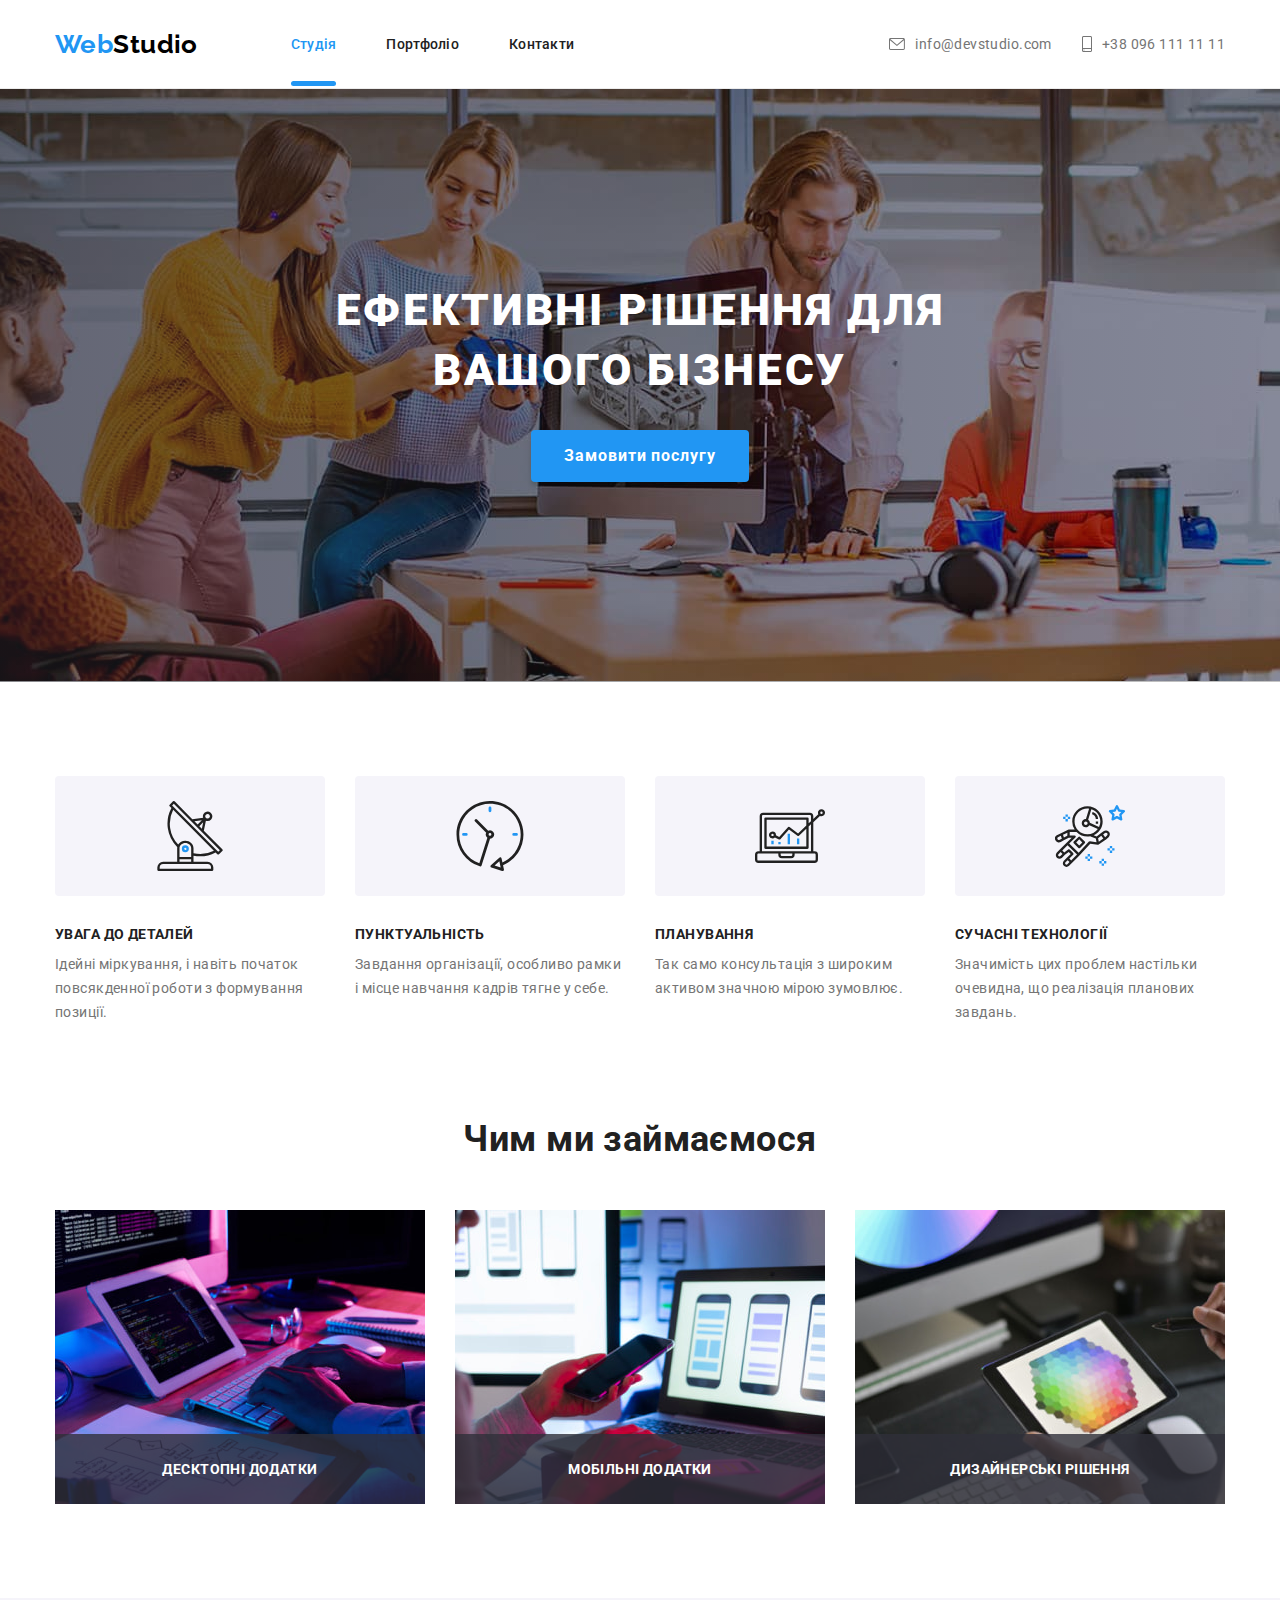
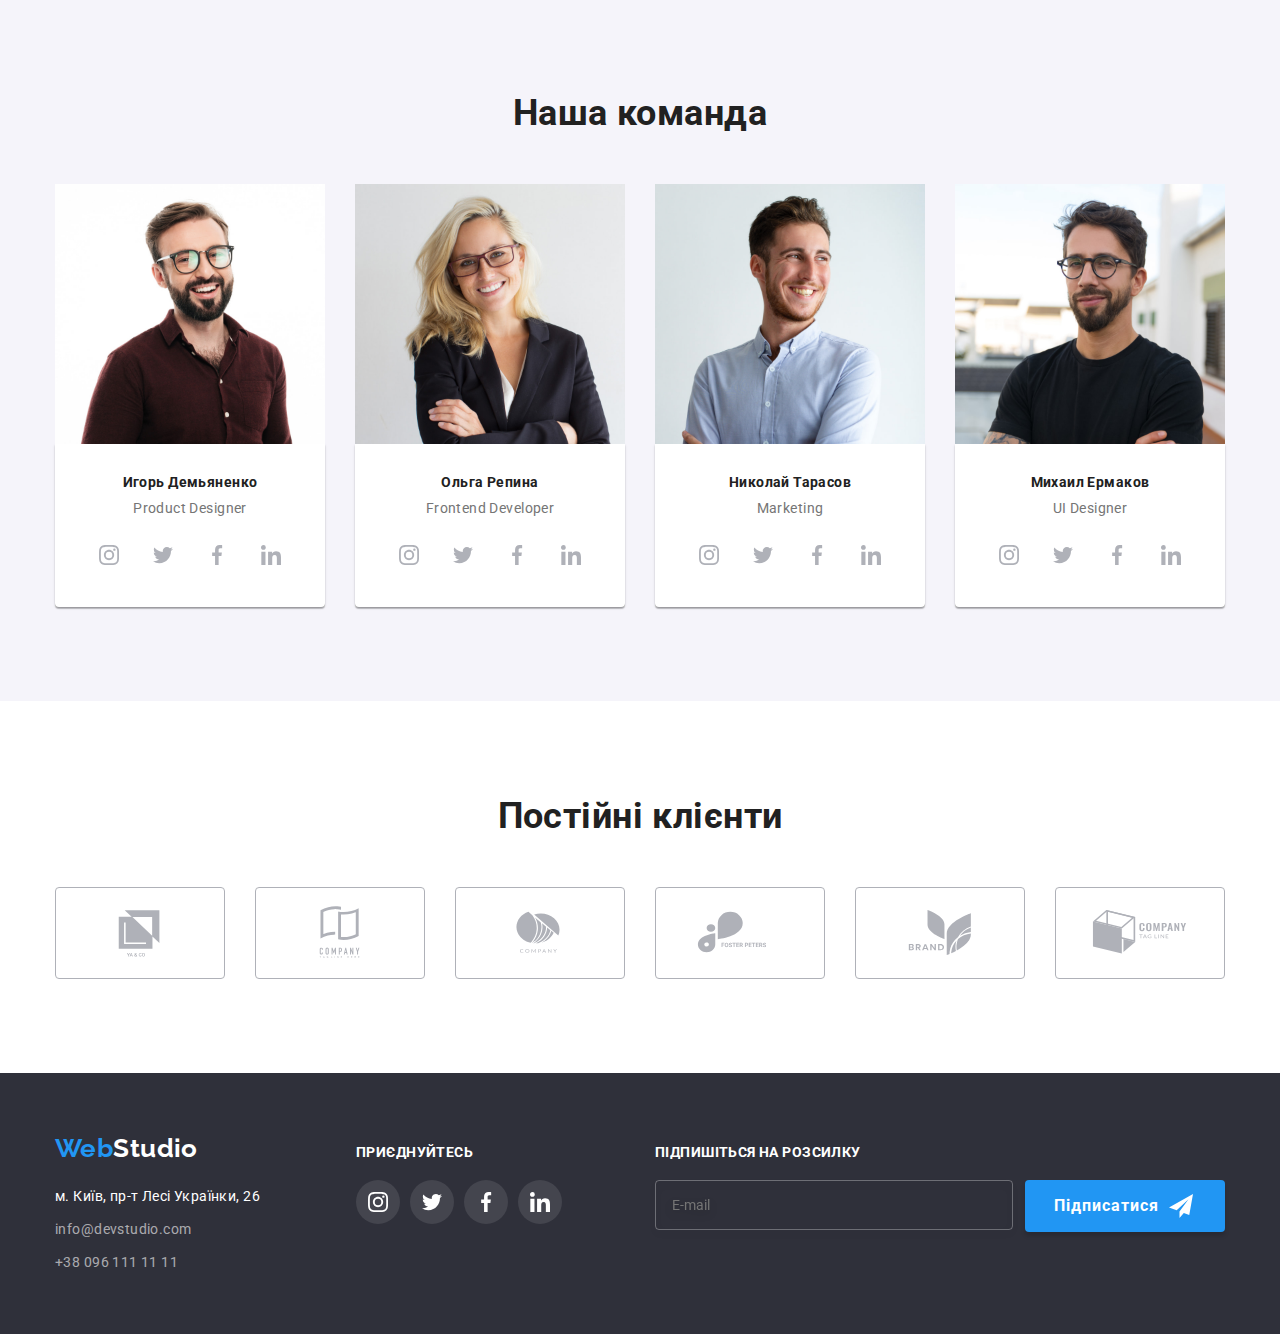
==== commit 3ed0e221: "Update index.html" ====
--- a/index.html
+++ b/index.html
@@ -269,8 +269,8 @@
     <!-- Footer section -->
     <footer class="footer">
       <div class="container footer-container">
-        <div class="address-content">
-        <a class="logo" href="./index.html">Web<span class="logo-acent">Studio</span></a>
+       <div class="address-content">
+         <a class="logo" href="./index.html">Web<span class="logo-acent">Studio</span></a>
         <address class="address">
           <ul class="address-list list">
             <li class="addres-item">
@@ -290,30 +290,32 @@
               <a class="address-link" href="tel:+38-096-111-11-11">+38 096 111 11 11</a>
             </li>
           </ul>
-          </div>
         </address>
+       </div>
+        
         <div class="contact">
           <h3 class="title">приєднуйтесь</h3>
           <ul class="social list">
             <li>
-              <a class="social-link" href="" href="" target="_blank" rel="noopener noreferrer">
+              <a class="social-link" href="" target="_blank" rel="noopener noreferrer">
                 <svg class="social-icon" width="20" height="20"><use href="./image/icons.svg#icon-instagram"></use></svg></a>
             </li>
             <li>
-              <a class="social-link" href="" href="" target="_blank" rel="noopener noreferrer">
+              <a class="social-link" href="" target="_blank" rel="noopener noreferrer">
                 <svg class="social-icon" width="20" height="20"><use href="./image/icons.svg#icon-twitter"></use></svg></a>
             </li>
             <li>
-              <a class="social-link" href="" href="" target="_blank" rel="noopener noreferrer">
+              <a class="social-link" href="" target="_blank" rel="noopener noreferrer">
                 <svg class="social-icon" width="20" height="20"><use href="./image/icons.svg#icon-facebook"></use></svg></a>
             </li>
             <li>
-              <a class="social-link" href="" href="" target="_blank" rel="noopener noreferrer">
+              <a class="social-link" href="" target="_blank" rel="noopener noreferrer">
                 <svg class="social-icon" width="20" height="20"><use href="./image/icons.svg#icon-linkedin"></use></svg></a>
             </li>
           </ul>
         </div>
-        <div class="subscribe">
+        
+          <form class="subscribe">
           <h3 class="title">Підпишіться на розсилку</h3>
           <input class="subscribe-input" type="email" name="email" placeholder="E-mail">
           <button class="subscribe-btn" type="submit">Підписатися
@@ -321,7 +323,8 @@
               <use href="./image/icons.svg#icon-icon-send"></use>
             </svg>
           </button>
-        </div>
+          </form>
+        
       </div>
     </footer>
     <!-- Modal window -->
--- a/css/styles.css
+++ b/css/styles.css
@@ -187,13 +187,12 @@
   background-color: var(--acent);
   cursor: pointer;
   box-shadow: 0px 4px 4px rgba(0, 0, 0, 0.15);
-  transition: color var(--time), background-color var(--time);
-}
-/* .hero-btn:hover,
+  transition: background-color var(--time);
+}
+.hero-btn:hover,
 .hero-btn:focus {
-  color: var(--acent);
-  background-color: var(--white);
-} */
+  background-color: #188CE8;
+}
 
 /* competence section style */
 .competence {
@@ -410,6 +409,62 @@
 .contact .social-link:hover,
 .contact .social-link:focus {
   background-color: var(--acent);
+}
+.subscribe {
+  display: flex;
+  flex-wrap: wrap;
+  margin-left: 93px;
+}
+
+.subscribe .title {
+  margin-bottom: 20px;
+  color: var(--white);
+}
+
+.subscribe-input {
+  width: 358px;
+  height: 50px;
+  padding: 15px 16px;
+  margin-right: 12px;
+  border: 1px solid rgba(255, 255, 255, 0.3);
+  border-radius: 4px;
+  outline: transparent;
+  filter: drop-shadow(0px 4px 4px rgba(0, 0, 0, 0.15));
+  background-color: transparent;
+  color: var(--white);
+  transition: border-color var(--time);
+}
+.subscribe-input:hover,
+.subscribe-input:focus {
+  border-color: var(--acent);
+}
+.subscribe-btn {
+  display: inline-flex;
+  align-items: center;
+  gap: 10px;
+  min-width: 200px;
+  min-height: 48px;
+  padding: 10px 28px;
+  border: 0.5px solid transparent;
+  border-radius: 4px;
+  font-family: inherit;
+  font-weight: 700;
+  font-size: 16px;
+  line-height: calc(30 / 16);
+  letter-spacing: 0.06em;
+  color: var(--white);
+  background-color: var(--acent);
+  box-shadow: 0px 4px 4px rgba(0, 0, 0, 0.15);
+  cursor: pointer;
+  transition: background-color var(--time);
+}
+
+.subscribe-icon {
+  fill: var(--white);
+}
+.subscribe-btn:hover,
+.subscribe-btn:focus {
+  background-color: #188CE8;
 }
 
 /* style portfolio page*/
@@ -443,6 +498,7 @@
   background-color: var(--acent);
   box-shadow: 0px 1px 1px rgba(0, 0, 0, 0.12), 0px 4px 4px rgba(0, 0, 0, 0.06), 1px 4px 6px rgba(0, 0, 0, 0.16);
 }
+
 /* style portfolio card */
 .portfolio-item {
   flex-basis: calc((100% - var(--indent) * 2) / 3);
@@ -528,6 +584,7 @@
   top: 50%;
   left: 50%;
   transform: translate(-50%, -50%);
+  padding: 40px;
   width: 528px;
   height: 581px;
   border-radius: 4px;
@@ -553,4 +610,115 @@
   border: 1px solid var(--backg-hero);
   background-color: transparent;
   cursor: pointer;
-}
+  transition: fill var(--acent);
+}
+.modal-btn:hover,
+.modal-btn:focus {
+  fill: var(--acent);
+}
+/* FORM style */
+.form {
+  text-align: center;
+}
+.form-title {
+  display: block;
+  margin-bottom: 12px;
+  font-weight: 700;
+  font-size: 20px;
+  line-height: calc(23/20);
+  text-align: center;
+  letter-spacing: 0.03em;
+  color: var(--text-color-title);
+}
+.form-wrap {
+  position: relative;
+  display: block;
+  margin-bottom: 10px;
+}
+.form-label {
+  display: block;
+  text-align: left;
+  margin-bottom: 4px;
+  font-weight: 400;
+  font-size: 12px;
+  line-height: calc(14/12);
+  letter-spacing: 0.01em;
+  color: var(--text-color);
+}
+.form-input {
+  padding: 11px 40px;
+  width: 448px;
+  height: 40px;
+  border: 1px solid rgba(33, 33, 33, 0.2);
+  border-radius: 4px;
+  outline: transparent;
+  transition: border-color var(--time);
+}
+.form-input:last-child {
+  height: 120px;
+  padding-left: 16px;
+  resize: none;
+}
+.form-input::placeholder {
+    color: rgba(117, 117, 117, 0.5);
+}
+.form-input:hover,
+.form-input:focus {
+  border-color: var(--acent);
+}
+.form-input:hover + .modal-form-icon,
+.form-input:focus + .modal-form-icon {
+  fill: var(--acent);
+}
+
+.form-agreement {
+  display: flex;
+  align-items: center;
+  justify-content: center;
+  gap: 7px;
+  margin-bottom: 30px;
+  user-select: none;
+}
+.agreement-link {
+  text-decoration: underline;
+  color: var(--acent);
+  text-underline-position: under;
+}
+.agreement-checkbox:checked + .agreement-icon .agreement-icon-uncheck {
+  opacity: 1;
+}
+.agreement-icon-check {
+  opacity: 0;
+}
+.agreement-checkbox:checked+.agreement-icon .agreement-icon-check {
+  opacity: 1;
+}
+.modal-form-icon {
+  position: absolute;
+  bottom: 10px;
+  left: 12px;
+  transition: fill var(--time);
+}
+.form-btn {
+  display: inline-flex;
+  text-align: center;
+  min-width: 200px;
+  min-height: 50px;
+  padding: 10px 52px;
+  border: 1px solid transparent;
+  border-radius: 4px;
+  font-family: inherit;
+  font-weight: 700;
+  font-size: 16px;
+  line-height: calc(30 / 16);
+  letter-spacing: 0.06em;
+  color: var(--white);
+  background-color: var(--acent);
+  box-shadow: 0px 4px 4px rgba(0, 0, 0, 0.15);
+  cursor: pointer;
+  transition: background-color var(--time);
+}
+.form-btn:hover,
+.form-btn:focus {
+  background-color: #188CE8;
+}